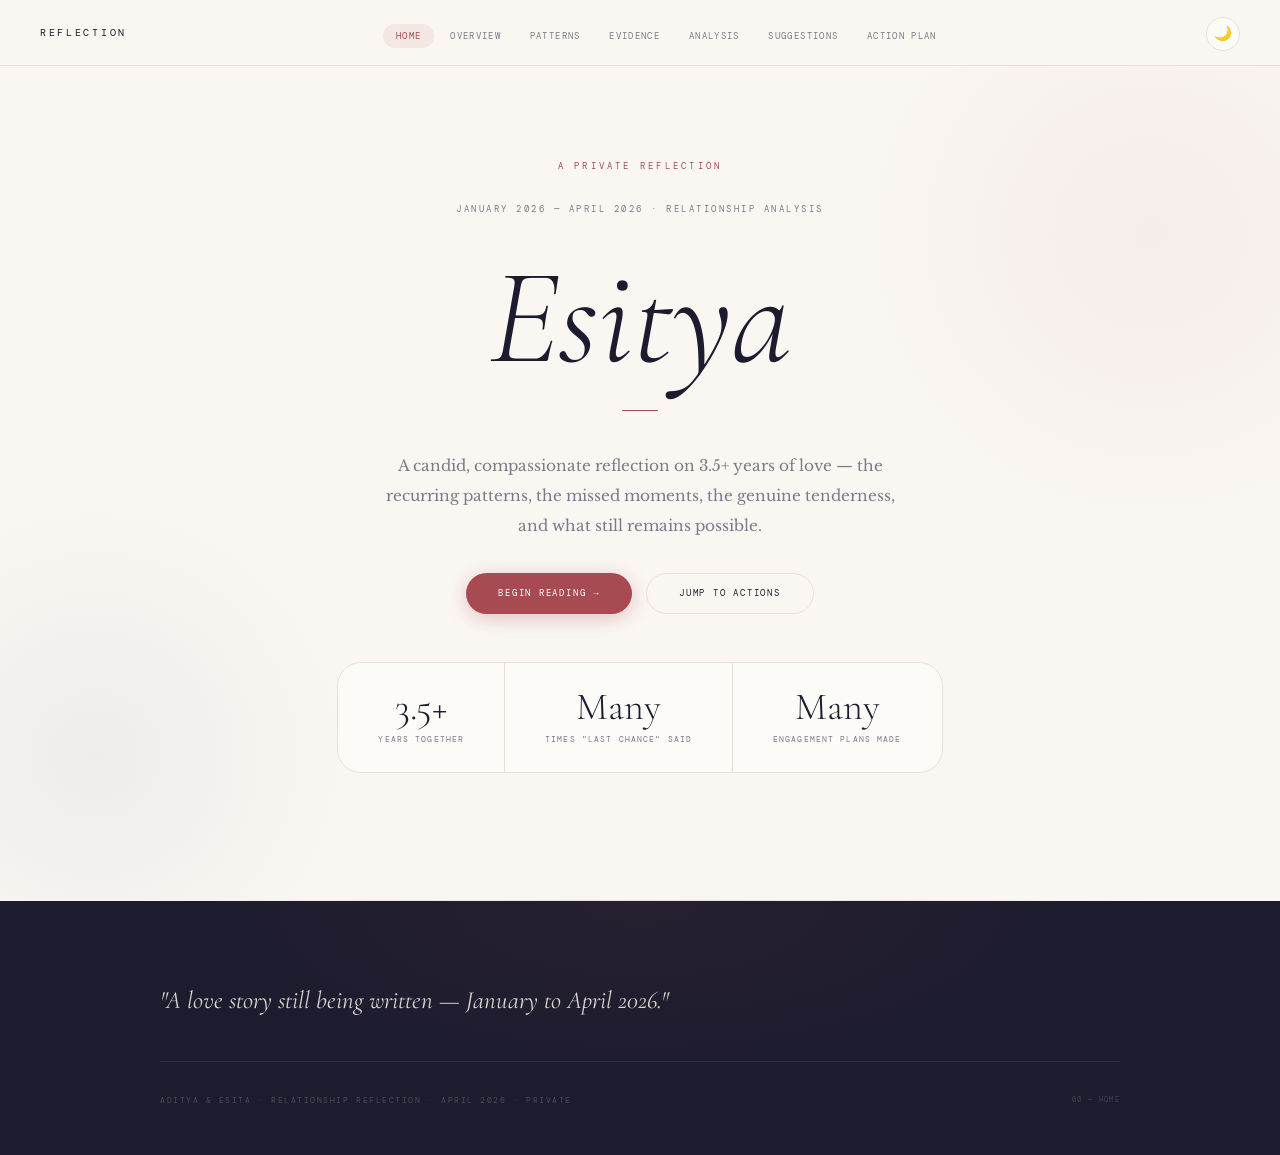
==== index.html @ 151e49ff "first commit" ====
<!DOCTYPE html>
<html lang="en">
<head>
<meta charset="UTF-8">
<meta name="viewport" content="width=device-width, initial-scale=1.0">
<title>A Reflection - Home</title>
<link rel="preconnect" href="https://fonts.googleapis.com">
<link href="https://fonts.googleapis.com/css2?family=Cormorant+Garamond:ital,wght@0,300;0,400;0,600;1,300;1,400&family=DM+Mono:wght@300;400&family=Libre+Baskerville:ital@0;1&display=swap" rel="stylesheet">
<link rel="stylesheet" href="style.css">

</head>
<body>

<div id="progress-bar"></div>

<nav>
  <span class="nav-title">Reflection</span>
  <ul class="nav-links">
    <li><a href="index.html">Home</a></li>
    <li><a href="overview.html">Overview</a></li>
    <li><a href="patterns.html">Patterns</a></li>
    <li><a href="evidence.html">Evidence</a></li>
    <li><a href="analysis.html">Analysis</a></li>
    <li><a href="suggestions.html">Suggestions</a></li>
    <li><a href="actions.html">Action Plan</a></li>
  </ul>
  <div class="nav-controls">
    <button class="theme-toggle" id="theme-toggle" title="Dark mode" aria-label="Toggle theme">🌙</button>
    <div class="nav-hamburger" role="button" aria-label="Menu" tabindex="0">
      <span></span>
      <span></span>
      <span></span>
    </div>
  </div>
</nav>

<div class="mobile-menu">
  <a href="index.html">Home</a>
  <a href="overview.html">Overview</a>
  <a href="patterns.html">Patterns</a>
  <a href="evidence.html">Evidence</a>
  <a href="analysis.html">Analysis</a>
  <a href="suggestions.html">Suggestions</a>
  <a href="actions.html">Action Plan</a>
</div>

<!-- HERO -->
<div class="hero">
  <div class="hero-bg-orb hero-bg-orb-1"></div>
  <div class="hero-bg-orb hero-bg-orb-2"></div>


  <p class="hero-eyebrow">A Private Reflection</p>
  <p class="hero-date">January 2026 — April 2026 · Relationship Analysis</p>

  <div class="hero-names">
    <h1 class="hero-title">Esitya</h1>
  </div>

  <div class="hero-rule"></div>

  <p class="hero-subtitle">A candid, compassionate reflection on 3.5+ years of love — the recurring patterns, the missed moments, the genuine tenderness, and what still remains possible.</p>

  <div class="hero-cta">
    <a href="overview.html" class="cta-btn cta-primary">Begin Reading →</a>
    <a href="actions.html" class="cta-btn cta-secondary">Jump to Actions</a>
  </div>

  <div class="hero-meta">
    <div class="meta-item">
      <span class="meta-num">3.5+</span>
      <span class="meta-label">Years Together</span>
    </div>
    <div class="meta-item">
      <span class="meta-num">Many</span>
      <span class="meta-label">Times "Last Chance" Said</span>
    </div>
    <div class="meta-item">
      <span class="meta-num">Many</span>
      <span class="meta-label">Engagement Plans Made</span>
    </div>
  </div>
</div>

<div class="divider"></div>




<footer>
  <div class="footer-inner">
    <div class="footer-top">
      <div>
        <p class="footer-quote">"A love story still being written — January to April 2026."</p>
      </div>
      <nav class="footer-nav" aria-label="Footer navigation">
    <a href="index.html">Home</a>
    <a href="overview.html">Overview</a>
    <a href="patterns.html">Patterns</a>
    <a href="evidence.html">Evidence</a>
    <a href="analysis.html">Analysis</a>
    <a href="suggestions.html">Suggestions</a>
    <a href="actions.html">Action Plan</a>
      </nav>
    </div>
    <div class="footer-bottom">
      <p class="footer-note">Aditya &amp; Esita · Relationship Reflection · April 2026 · Private</p>
      <p class="footer-page-tag">00 — Home</p>
    </div>
  </div>
</footer>

<script src="script.js"></script>

</body>
</html>
---- style.css ----
/* ============================
   A & E — Reflection | CSS
   ============================ */

/* CSS Variables - Light Mode */
:root {
  --ink: #1c1c2e;
  --paper: #f5f0e8;
  --cream: #faf7f2;
  --muted: #7a7a8a;
  --light-muted: #b8b8c8;
  --border: #e8e0d8;
  --rose: #a84a52;
  --warm: #c4885a;
  --sage: #7a8c7e;
  --aditya: #2c4a6e;
  --esita: #7a3d4a;
  --nav-bg: rgba(250,247,242,0.94);
  --card-bg: rgba(255,255,255,0.45);
  --card-solid: rgba(255,255,255,0.88);
  --shadow-sm: 0 2px 12px rgba(0,0,0,0.05);
  --shadow-md: 0 8px 32px rgba(0,0,0,0.08);
  --shadow-lg: 0 20px 56px rgba(0,0,0,0.12);
  --font-serif: 'Cormorant Garamond', Georgia, serif;
  --font-sans: 'Libre Baskerville', serif;
  --font-mono: 'DM Mono', monospace;
  --max-w: 960px;
  --nav-h: 64px;
  --ease: cubic-bezier(0.4,0,0.2,1);
  --bounce: cubic-bezier(0.175,0.885,0.32,1.275);
}

[data-theme="dark"] {
  --ink: #e2dbd0;
  --paper: #0e0e1c;
  --cream: #12121f;
  --muted: #8a8a9e;
  --light-muted: #555565;
  --border: #242438;
  --rose: #d4747e;
  --warm: #e8a872;
  --sage: #8aac8e;
  --aditya: #6a9ace;
  --esita: #d4788a;
  --nav-bg: rgba(12,12,20,0.96);
  --card-bg: rgba(255,255,255,0.04);
  --card-solid: rgba(255,255,255,0.07);
  --shadow-sm: 0 2px 12px rgba(0,0,0,0.4);
  --shadow-md: 0 8px 32px rgba(0,0,0,0.5);
  --shadow-lg: 0 20px 56px rgba(0,0,0,0.6);
}

/* ============================
   RESET
   ============================ */
*,*::before,*::after { box-sizing:border-box; margin:0; padding:0; }
html { scroll-behavior:smooth; }
body {
  font-family: var(--font-sans);
  background: var(--cream);
  color: var(--ink);
  line-height: 1.7;
  padding-top: var(--nav-h);
  transition: background 0.4s var(--ease), color 0.4s var(--ease);
  overflow-x: hidden;
}
a { color:inherit; text-decoration:none; }

/* ============================
   PROGRESS BAR
   ============================ */
#progress-bar {
  position: fixed;
  top: 0; left: 0;
  height: 2px;
  width: 0%;
  background: linear-gradient(90deg, var(--rose), var(--warm), var(--sage));
  z-index: 1000;
  box-shadow: 0 0 8px var(--rose);
  transition: width 0.1s;
}

/* ============================
   NAVIGATION
   ============================ */
nav {
  position: fixed;
  top: 2px; left: 0; right: 0;
  height: var(--nav-h);
  background: var(--nav-bg);
  backdrop-filter: blur(18px) saturate(180%);
  -webkit-backdrop-filter: blur(18px) saturate(180%);
  border-bottom: 1px solid var(--border);
  display: flex;
  align-items: center;
  justify-content: space-between;
  padding: 0 2.5rem;
  z-index: 200;
  transition: background 0.4s, border-color 0.4s;
}
.nav-title {
  font-family: var(--font-mono);
  font-size: 0.6rem;
  letter-spacing: 0.28em;
  text-transform: uppercase;
  color: var(--ink);
  white-space: nowrap;
  flex-shrink: 0;
}
.nav-links {
  display: flex;
  list-style: none;
  gap: 0.2rem;
  align-items: center;
}
.nav-links a {
  font-family: var(--font-mono);
  font-size: 0.56rem;
  letter-spacing: 0.15em;
  text-transform: uppercase;
  color: var(--muted);
  padding: 0.38rem 0.8rem;
  border-radius: 20px;
  transition: all 0.18s;
}
.nav-links a:hover,
.nav-links a.active { color: var(--rose); background: rgba(168,74,82,0.09); }
.nav-controls { display:flex; align-items:center; gap:0.6rem; flex-shrink:0; }

/* Theme Toggle */
.theme-toggle {
  width: 34px; height: 34px;
  border: 1px solid var(--border);
  border-radius: 50%;
  background: var(--card-bg);
  cursor: pointer;
  display: flex; align-items:center; justify-content:center;
  font-size: 0.9rem;
  transition: all 0.25s;
  color: var(--muted);
}
.theme-toggle:hover {
  border-color: var(--rose);
  color: var(--rose);
  transform: rotate(20deg) scale(1.1);
  background: rgba(168,74,82,0.07);
}

/* Hamburger */
.nav-hamburger {
  display: none;
  flex-direction: column;
  justify-content: center;
  gap: 5px;
  width: 34px; height: 34px;
  cursor: pointer;
  padding: 6px;
  border-radius: 8px;
  transition: all 0.2s;
}
.nav-hamburger span {
  display: block;
  width: 100%; height: 1.5px;
  background: var(--ink);
  border-radius: 2px;
  transition: all 0.28s var(--ease);
  transform-origin: center;
}
.nav-hamburger.open span:nth-child(1) { transform: translateY(6.5px) rotate(45deg); }
.nav-hamburger.open span:nth-child(2) { opacity:0; transform:scaleX(0); }
.nav-hamburger.open span:nth-child(3) { transform: translateY(-6.5px) rotate(-45deg); }

/* Mobile Menu */
.mobile-menu {
  position: fixed;
  top: var(--nav-h); left:0; right:0; bottom:0;
  background: var(--cream);
  z-index: 150;
  display: flex;
  flex-direction: column;
  align-items: center;
  justify-content: center;
  gap: 2.5rem;
  transform: translateX(100%);
  transition: transform 0.4s var(--ease);
}
.mobile-menu.open { transform: translateX(0); }
.mobile-menu a {
  font-family: var(--font-serif);
  font-size: 2.2rem;
  font-style: italic;
  color: var(--ink);
  transition: color 0.18s;
}
.mobile-menu a:hover { color: var(--rose); }
.mobile-menu .mobile-divider { width:30px; height:1px; background:var(--border); }

/* ============================
   HERO (HOME)
   ============================ */
.hero {
  min-height: calc(100vh - var(--nav-h));
  display: flex;
  flex-direction: column;
  align-items: center;
  justify-content: center;
  text-align: center;
  padding: 4rem 2rem 6rem;
  position: relative;
  overflow: hidden;
}
.hero-bg-orb {
  position: absolute;
  border-radius: 50%;
  pointer-events: none;
}
.hero-bg-orb-1 {
  width: 700px; height: 700px;
  background: radial-gradient(circle, rgba(168,74,82,0.06) 0%, transparent 68%);
  top: -180px; right: -220px;
  animation: orb 14s ease-in-out infinite;
}
.hero-bg-orb-2 {
  width: 550px; height: 550px;
  background: radial-gradient(circle, rgba(44,74,110,0.06) 0%, transparent 68%);
  bottom: -130px; left: -180px;
  animation: orb 18s ease-in-out infinite reverse;
}
@keyframes orb {
  0%,100% { transform: translate(0,0) scale(1); }
  33% { transform: translate(30px,-30px) scale(1.06); }
  66% { transform: translate(-20px,20px) scale(0.95); }
}
.deco-circle {
  position:absolute; border-radius:50%; pointer-events:none;
  animation: orb 22s ease-in-out infinite;
}
.dc1 { width:380px;height:380px; border:1px solid rgba(168,74,82,0.12); top:6%;right:8%; animation-delay:-4s; }
.dc2 { width:280px;height:280px; border:1px solid rgba(44,74,110,0.1); bottom:8%;left:4%; animation-delay:-11s; }

.hero-eyebrow {
  font-family: var(--font-mono);
  font-size: 0.58rem;
  letter-spacing: 0.35em;
  text-transform: uppercase;
  color: var(--rose);
  margin-bottom: 1.75rem;
  opacity: 0;
  animation: fadeUp 0.8s ease forwards 0.15s;
}
.hero-date {
  font-family: var(--font-mono);
  font-size: 0.56rem;
  letter-spacing: 0.28em;
  text-transform: uppercase;
  color: var(--muted);
  margin-bottom: 2rem;
  opacity: 0;
  animation: fadeUp 0.8s ease forwards 0.2s;
}
.hero-names {
  display: flex;
  align-items: center;
  justify-content: center;
  gap: 1.2rem;
  margin-bottom: 1.5rem;
  flex-wrap: wrap;
}
.hero-title {
  font-family: var(--font-serif);
  font-size: clamp(4rem, 11vw, 8.5rem);
  font-weight: 300;
  font-style: italic;
  line-height: 1;
  color: var(--ink);
  opacity: 0;
  animation: fadeUp 0.8s ease forwards;
}
.hero-title:first-child { animation-delay:0.35s; }
.hero-title:last-child  { animation-delay:0.65s; }
.hero-amp {
  font-family: var(--font-serif);
  font-size: clamp(2.5rem, 6vw, 5rem);
  color: var(--rose);
  line-height: 1;
  opacity: 0;
  animation: fadeUp 0.8s ease forwards 0.5s;
}
.hero-subtitle {
  font-size: clamp(0.82rem, 1.5vw, 0.96rem);
  color: var(--muted);
  max-width: 540px;
  line-height: 1.95;
  margin: 0 auto 2rem;
  opacity: 0;
  animation: fadeUp 0.8s ease forwards 0.8s;
}
.hero-rule {
  width: 36px; height: 1px;
  background: var(--rose);
  margin: 0 auto 2.5rem;
  opacity: 0;
  animation: fadeUp 0.8s ease forwards 0.75s;
}
.hero-cta {
  display: flex;
  gap: 0.85rem;
  justify-content: center;
  flex-wrap: wrap;
  margin-bottom: 3rem;
  opacity: 0;
  animation: fadeUp 0.8s ease forwards 1s;
}
.cta-btn {
  font-family: var(--font-mono);
  font-size: 0.56rem;
  letter-spacing: 0.2em;
  text-transform: uppercase;
  padding: 0.75rem 2rem;
  border-radius: 30px;
  cursor: pointer;
  border: none;
  display: inline-flex;
  align-items: center;
  gap: 0.5rem;
  transition: all 0.28s var(--ease);
}
.cta-primary {
  background: var(--rose);
  color: #fff;
  box-shadow: 0 4px 20px rgba(168,74,82,0.3);
}
.cta-primary:hover { transform: translateY(-3px); box-shadow: 0 8px 28px rgba(168,74,82,0.4); }
.cta-secondary {
  background: transparent;
  color: var(--ink);
  border: 1px solid var(--border);
}
.cta-secondary:hover { border-color: var(--ink); background: rgba(0,0,0,0.04); transform: translateY(-3px); }

.hero-meta {
  display: flex;
  justify-content: center;
  flex-wrap: wrap;
  border: 1px solid var(--border);
  border-radius: 24px;
  overflow: hidden;
  background: var(--card-bg);
  backdrop-filter: blur(12px);
  opacity: 0;
  animation: fadeUp 0.8s ease forwards 1.15s;
}
.meta-item {
  padding: 1.6rem 2.5rem;
  border-right: 1px solid var(--border);
  transition: background 0.2s;
}
.meta-item:last-child { border-right: none; }
.meta-item:hover { background: rgba(168,74,82,0.04); }
.meta-num {
  display: block;
  font-family: var(--font-serif);
  font-size: 2.4rem;
  font-weight: 300;
  color: var(--ink);
  line-height: 1;
  margin-bottom: 0.4rem;
}
.meta-label {
  display: block;
  font-family: var(--font-mono);
  font-size: 0.5rem;
  letter-spacing: 0.14em;
  text-transform: uppercase;
  color: var(--muted);
}
.hero-scroll {
  position: absolute;
  bottom: 2rem; left: 50%;
  transform: translateX(-50%);
  display: flex;
  flex-direction: column;
  align-items: center;
  gap: 0.5rem;
  opacity: 0;
  animation: fadeUp 0.8s ease forwards 1.4s;
}
.hero-scroll-line {
  width: 1px; height: 44px;
  background: linear-gradient(to bottom, transparent, var(--rose));
  animation: scrollPulse 2s ease-in-out infinite;
}
.hero-scroll-label {
  font-family: var(--font-mono);
  font-size: 0.48rem;
  letter-spacing: 0.22em;
  text-transform: uppercase;
  color: var(--light-muted);
}
@keyframes scrollPulse {
  0%,100% { opacity:0.4; transform:scaleY(1); }
  50% { opacity:1; transform:scaleY(1.12); }
}

/* ============================
   DIVIDER
   ============================ */
.divider {
  height: 1px;
  background: linear-gradient(90deg, transparent, var(--border), transparent);
  margin: 0 2rem;
}

/* ============================
   SECTION BASE
   ============================ */
section {
  max-width: var(--max-w);
  margin: 0 auto;
  padding: 6rem 2rem;
}
.section-label {
  font-family: var(--font-mono);
  font-size: 0.54rem;
  letter-spacing: 0.35em;
  text-transform: uppercase;
  color: var(--muted);
  margin-bottom: 1rem;
  display: flex;
  align-items: center;
  gap: 1rem;
}
.section-label::after { content:''; flex:1; max-width:80px; height:1px; background:var(--border); }
.section-title {
  font-family: var(--font-serif);
  font-size: clamp(2rem, 5vw, 3.4rem);
  font-weight: 300;
  line-height: 1.15;
  color: var(--ink);
  margin-bottom: 2.5rem;
}
.section-title em { color: var(--rose); font-style: italic; }

/* ============================
   ANALYSIS BODY
   ============================ */
.analysis-body p {
  font-size: 0.88rem;
  line-height: 1.95;
  color: var(--muted);
  margin-bottom: 1.5rem;
}
.highlight {
  border-left: 2px solid var(--rose);
  padding: 1.4rem 1.8rem;
  margin: 2rem 0;
  background: var(--card-bg);
  backdrop-filter: blur(8px);
  border-radius: 0 14px 14px 0;
}
.highlight p { margin-bottom: 0 !important; }
.quote-block {
  border-left: 2px solid var(--sage);
  padding: 1.4rem 1.8rem;
  margin: 2.5rem 0;
  background: var(--card-bg);
  border-radius: 0 14px 14px 0;
}
.quote-block p {
  font-family: var(--font-serif);
  font-size: 1.1rem;
  font-style: italic;
  line-height: 1.7;
  color: var(--ink);
  margin-bottom: 0.7rem;
}
.quote-attr {
  font-family: var(--font-mono) !important;
  font-size: 0.52rem !important;
  letter-spacing: 0.15em;
  color: var(--muted) !important;
  text-transform: uppercase;
  margin-bottom: 0 !important;
}

/* ============================
   OVERVIEW GRID
   ============================ */
.overview-grid { display:grid; grid-template-columns:1fr 1fr; gap:2rem; margin:2.5rem 0; }
.person-card {
  padding: 2.4rem;
  border: 1px solid var(--border);
  border-radius: 22px;
  background: var(--card-bg);
  backdrop-filter: blur(12px);
  transition: all 0.4s var(--ease);
  position: relative;
  overflow: hidden;
}
.person-card::after {
  content:'';
  position:absolute; top:0; left:0; right:0; height:3px;
  border-radius:22px 22px 0 0;
}
.card-aditya::after { background: var(--aditya); }
.card-esita::after { background: var(--esita); }
.person-card:hover { transform:translateY(-8px); box-shadow:var(--shadow-lg); background:var(--card-solid); }
.person-name { font-family:var(--font-serif); font-size:1.85rem; font-weight:400; margin-bottom:0.3rem; }
.card-aditya .person-name { color: var(--aditya); }
.card-esita .person-name { color: var(--esita); }
.person-role {
  font-family: var(--font-mono);
  font-size: 0.5rem;
  letter-spacing: 0.14em;
  color: var(--muted);
  text-transform: uppercase;
  margin-bottom: 1.4rem;
  padding-bottom: 1rem;
  border-bottom: 1px solid var(--border);
}
.trait-list { list-style:none; display:flex; flex-direction:column; gap:0.65rem; }
.trait-list li {
  font-size: 0.81rem;
  color: var(--muted);
  line-height: 1.6;
  padding-left: 1rem;
  position: relative;
}
.trait-list li::before { content:'–'; position:absolute; left:0; color:var(--light-muted); }

/* ============================
   CYCLE
   ============================ */
.cycle-container {
  display: flex;
  margin: 2.5rem 0;
  overflow-x: auto;
  padding-bottom: 4px;
}
.cycle-container::-webkit-scrollbar { height:3px; }
.cycle-container::-webkit-scrollbar-thumb { background:var(--rose); border-radius:3px; }
.cycle-step {
  flex: 1;
  min-width: 175px;
  padding: 1.4rem 1.2rem;
  border: 1px solid var(--border);
  border-right: none;
  background: var(--card-bg);
  position: relative;
  transition: background 0.2s;
}
.cycle-step:first-child { border-radius: 14px 0 0 14px; }
.cycle-step:last-child { border-right: 1px solid var(--border); border-radius: 0 14px 14px 0; }
.cycle-step:hover { background: var(--card-solid); z-index:1; }
.cycle-step::after {
  content:'→';
  position:absolute; right:-13px; top:50%;
  transform:translateY(-50%);
  color:var(--rose); font-size:0.9rem;
  background:var(--cream); padding:2px; z-index:2;
}
.cycle-step:last-child::after { display:none; }
.cycle-num { display:block; font-family:var(--font-mono); font-size:0.5rem; letter-spacing:0.2em; color:var(--rose); margin-bottom:0.5rem; }
.cycle-name { display:block; font-family:var(--font-serif); font-size:1rem; color:var(--ink); margin-bottom:0.4rem; }
.cycle-desc { display:block; font-size:0.72rem; color:var(--muted); line-height:1.6; }

/* ============================
   PATTERN GRID
   ============================ */
.pattern-grid { display:grid; grid-template-columns:repeat(3,1fr); gap:1.4rem; margin:2.5rem 0; }
.pattern-card {
  padding: 1.7rem;
  border: 1px solid var(--border);
  border-radius: 18px;
  background: var(--card-bg);
  backdrop-filter: blur(8px);
  transition: all 0.4s var(--bounce);
}
.pattern-card:hover { transform:translateY(-6px) scale(1.02); box-shadow:var(--shadow-md); background:var(--card-solid); }
.pattern-icon { display:block; font-size:1.4rem; margin-bottom:0.9rem; }
.pattern-title { font-family:var(--font-serif); font-size:1rem; color:var(--ink); margin-bottom:0.45rem; }
.pattern-desc { font-size:0.76rem; color:var(--muted); line-height:1.7; }

/* ============================
   CHAT SYSTEM
   ============================ */
.chat-section {
  margin-bottom: 2rem;
  padding: 1.8rem;
  border: 1px solid var(--border);
  border-radius: 20px;
  background: var(--card-bg);
  backdrop-filter: blur(8px);
}
.chat-label {
  font-family: var(--font-mono);
  font-size: 0.52rem;
  letter-spacing: 0.2em;
  text-transform: uppercase;
  color: var(--rose);
  margin-bottom: 1.4rem;
  padding-bottom: 0.7rem;
  border-bottom: 1px solid var(--border);
}
.chat-thread { display:flex; flex-direction:column; gap:0.9rem; }
.chat-msg { display:flex; flex-direction:column; max-width:80%; gap:0.18rem; }
.chat-msg.aditya { align-self:flex-start; }
.chat-msg.esita { align-self:flex-end; align-items:flex-end; }
.chat-sender {
  font-family: var(--font-mono);
  font-size: 0.48rem;
  letter-spacing: 0.1em;
  text-transform: uppercase;
  color: var(--light-muted);
}
.chat-bubble {
  padding: 0.85rem 1.15rem;
  border-radius: 16px;
  font-size: 0.83rem;
  line-height: 1.65;
}
.chat-msg.aditya .chat-bubble {
  background: rgba(44,74,110,0.09);
  border-radius: 4px 16px 16px 16px;
}
.chat-msg.esita .chat-bubble {
  background: rgba(122,61,74,0.09);
  border-radius: 16px 4px 16px 16px;
}
[data-theme="dark"] .chat-msg.aditya .chat-bubble { background: rgba(106,154,206,0.13); }
[data-theme="dark"] .chat-msg.esita .chat-bubble { background: rgba(212,120,138,0.13); }
.chat-time { font-family:var(--font-mono); font-size:0.47rem; color:var(--light-muted); letter-spacing:0.1em; }
.chat-annotation {
  font-size: 0.74rem;
  color: var(--sage);
  font-style: italic;
  padding: 0.45rem 0.75rem;
  border-left: 2px solid var(--sage);
  margin: 0.2rem 0;
  background: rgba(122,140,126,0.06);
  border-radius: 0 8px 8px 0;
}

/* ============================
   TABS
   ============================ */
.tabs {
  display: flex;
  gap: 0.2rem;
  border-bottom: 1px solid var(--border);
  margin-bottom: 2rem;
  overflow-x: auto;
  padding-bottom: 0;
}
.tabs::-webkit-scrollbar { height: 2px; }
.tab-btn {
  font-family: var(--font-mono);
  font-size: 0.53rem;
  letter-spacing: 0.14em;
  text-transform: uppercase;
  padding: 0.6rem 1.1rem;
  border: none;
  background: transparent;
  color: var(--muted);
  cursor: pointer;
  border-bottom: 2px solid transparent;
  margin-bottom: -1px;
  transition: all 0.18s;
  border-radius: 8px 8px 0 0;
  white-space: nowrap;
}
.tab-btn:hover { color:var(--ink); background:rgba(0,0,0,0.03); }
.tab-btn.active { color:var(--rose); border-bottom-color:var(--rose); }
.tab-content { display:none; }
.tab-content.active { display:block; }

/* ============================
   BALANCE GRID
   ============================ */
.balance-grid { display:grid; grid-template-columns:1fr 1fr; gap:2rem; margin:2.5rem 0; }
.balance-card {
  padding: 2rem;
  border: 1px solid var(--border);
  border-radius: 20px;
  background: var(--card-bg);
  backdrop-filter: blur(10px);
  box-shadow: var(--shadow-sm);
  transition: all 0.3s;
}
.balance-card:hover { box-shadow:var(--shadow-md); background:var(--card-solid); }
.balance-card-title {
  font-family: var(--font-mono);
  font-size: 0.52rem;
  letter-spacing: 0.2em;
  text-transform: uppercase;
  margin-bottom: 1.4rem;
  padding-bottom: 0.7rem;
  border-bottom: 1px solid var(--border);
}
.balance-card-title.pos { color:var(--sage); }
.balance-card-title.neg { color:var(--rose); }
.balance-item { display:flex; align-items:center; gap:1rem; margin-bottom:1rem; }
.balance-label { font-size:0.74rem; color:var(--muted); flex:1; min-width:120px; }
.balance-bar-track { flex:2; height:3px; background:var(--border); border-radius:10px; overflow:hidden; }
.balance-bar-fill { height:100%; border-radius:10px; animation:barGrow 1.5s ease-out forwards; transform-origin:left; }
.fill-pos { background:linear-gradient(90deg,var(--sage),#9ab89e); }
.fill-neg { background:linear-gradient(90deg,var(--rose),#d4948c); }
@keyframes barGrow { from { width:0%; } }

/* ============================
   TIMELINE
   ============================ */
.timeline { position:relative; padding-left:2rem; }
.timeline::before {
  content:''; position:absolute; left:0; top:0; bottom:0;
  width:1px;
  background:linear-gradient(to bottom,var(--rose),var(--sage),transparent);
}
.timeline-item { position:relative; padding:0 0 2.5rem 2rem; }
.timeline-item::before {
  content:''; position:absolute; left:-4px; top:6px;
  width:8px; height:8px; border-radius:50%;
  background:var(--rose);
  box-shadow:0 0 0 3px var(--cream);
  transition: all 0.25s;
}
.timeline-item:hover::before { transform:scale(1.6); box-shadow:0 0 0 4px var(--cream),0 0 12px var(--rose); }
.timeline-date { font-family:var(--font-mono); font-size:0.52rem; letter-spacing:0.15em; text-transform:uppercase; color:var(--rose); margin-bottom:0.3rem; }
.timeline-event { font-family:var(--font-serif); font-size:1.1rem; color:var(--ink); margin-bottom:0.5rem; }
.timeline-note { font-size:0.79rem; color:var(--muted); line-height:1.78; }

/* ============================
   PHILOSOPHY SECTION
   ============================ */
.philosophy-section {
  background: var(--card-bg);
  padding: 6rem 2rem;
  position: relative;
  overflow: hidden;
  border-top: 1px solid var(--border);
  border-bottom: 1px solid var(--border);
}
.philosophy-section::before {
  content:''; position:absolute; inset:0; pointer-events:none;
  background:
    radial-gradient(ellipse at 20% 50%,rgba(168,74,82,0.08) 0%,transparent 60%),
    radial-gradient(ellipse at 80% 50%,rgba(44,74,110,0.08) 0%,transparent 60%);
}
.phil-grid {
  max-width: var(--max-w);
  margin: 3rem auto 0;
  display: grid;
  grid-template-columns: repeat(3,1fr);
  gap: 2.5rem;
}
.phil-card { border-top:1px solid var(--border); padding-top:2rem; transition:transform 0.4s; }
.phil-card:hover { transform:translateY(-6px); }
.phil-quote { font-family:var(--font-serif); font-size:1.05rem; font-style:italic; line-height:1.7; color:var(--ink); margin-bottom:1rem; }
.phil-author { font-family:var(--font-mono); font-size:0.5rem; letter-spacing:0.2em; color:var(--muted); text-transform:uppercase; }

/* ============================
   ACTION GRID
   ============================ */
.action-grid { display:grid; grid-template-columns:repeat(2,1fr); gap:1.5rem; margin:2.5rem 0; }
.action-card {
  padding: 1.9rem;
  border: 1px solid var(--border);
  border-radius: 20px;
  background: var(--card-bg);
  backdrop-filter: blur(8px);
  transition: all 0.4s var(--bounce);
  position: relative; overflow: hidden;
}
.action-card:hover { transform:translateY(-6px) scale(1.01); box-shadow:var(--shadow-md); background:var(--card-solid); }
.action-priority { font-family:var(--font-mono); font-size:0.5rem; letter-spacing:0.2em; text-transform:uppercase; margin-bottom:0.8rem; display:flex; align-items:center; gap:0.5rem; color:var(--muted); }
.priority-dot { width:6px; height:6px; border-radius:50%; }
.priority-high { background:var(--rose); }
.priority-med { background:var(--warm); }
.priority-low { background:var(--sage); }
.action-title { font-family:var(--font-serif); font-size:1.15rem; font-weight:400; margin-bottom:0.55rem; color:var(--ink); }
.action-body { font-size:0.77rem; color:var(--muted); line-height:1.87; }
.action-who { display:inline-block; font-family:var(--font-mono); font-size:0.48rem; letter-spacing:0.12em; padding:0.22rem 0.65rem; border-radius:20px; margin-top:0.9rem; text-transform:uppercase; }
.who-both { background:rgba(122,140,126,0.1); color:var(--sage); }
.who-aditya { background:rgba(44,74,110,0.09); color:var(--aditya); }
.who-esita { background:rgba(122,61,74,0.09); color:var(--esita); }

/* ============================
   SUGGESTION COLUMNS
   ============================ */
.suggestion-columns { display:grid; grid-template-columns:1fr 1fr; gap:3rem; }
.suggestion-col-title { font-family:var(--font-mono); font-size:0.53rem; letter-spacing:0.2em; text-transform:uppercase; margin-bottom:2rem; display:flex; align-items:center; gap:0.7rem; }
.col-dot { width:8px; height:8px; border-radius:50%; display:inline-block; }
.dot-aditya { background:var(--aditya); }
.dot-esita { background:var(--esita); }
.suggestion-item {
  margin-bottom: 1.6rem;
  padding: 1.4rem;
  border: 1px solid var(--border);
  border-radius: 16px;
  background: var(--card-bg);
  transition: all 0.28s;
}
.suggestion-item:hover { background:var(--card-solid); box-shadow:var(--shadow-sm); transform:translateX(5px); }
.suggestion-num { font-family:var(--font-mono); font-size:0.5rem; letter-spacing:0.1em; color:var(--rose); margin-bottom:0.3rem; }
.suggestion-title { font-family:var(--font-serif); font-size:1rem; color:var(--ink); margin-bottom:0.45rem; }
.evidence-tag { display:inline-block; font-family:var(--font-mono); font-size:0.48rem; letter-spacing:0.1em; padding:0.18rem 0.55rem; border-radius:4px; background:rgba(122,61,74,0.08); color:var(--esita); text-transform:uppercase; margin-bottom:0.65rem; }
.evidence-tag.blue { background:rgba(44,74,110,0.08); color:var(--aditya); }
.suggestion-body { font-size:0.77rem; color:var(--muted); line-height:1.87; }

/* ============================
   FOOTER — unique per page
   ============================ */
footer {
  background: var(--ink);
  color: var(--paper);
  padding: 5rem 2rem 3rem;
  position: relative;
  overflow: hidden;
  transition: background 0.4s;
}
[data-theme="dark"] footer { background: #08080f; }
footer::before {
  content:''; position:absolute; inset:0; pointer-events:none;
  background: radial-gradient(ellipse at 50% 0%,rgba(168,74,82,0.07) 0%,transparent 55%);
}
.footer-inner {
  max-width: var(--max-w);
  margin: 0 auto;
  position: relative;
  z-index: 1;
}
.footer-top {
  display: grid;
  grid-template-columns: 1fr auto;
  gap: 3rem;
  align-items: start;
  padding-bottom: 2.5rem;
  border-bottom: 1px solid rgba(245,240,232,0.1);
  margin-bottom: 2rem;
}
.footer-quote {
  font-family: var(--font-serif);
  font-style: italic;
  font-size: clamp(1.1rem,2.5vw,1.55rem);
  color: rgba(245,240,232,0.88);
  line-height: 1.6;
  max-width: 620px;
}
.footer-quote-attr {
  font-family: var(--font-mono);
  font-size: 0.5rem;
  letter-spacing: 0.2em;
  color: rgba(245,240,232,0.3);
  text-transform: uppercase;
  margin-top: 1rem;
}
.footer-nav {
  display: none;
}
.footer-nav a {
  font-family: var(--font-mono);
  font-size: 0.5rem;
  letter-spacing: 0.15em;
  text-transform: uppercase;
  color: rgba(245,240,232,0.35);
  transition: color 0.18s;
}
.footer-nav a:hover { color: var(--warm); }
.footer-bottom {
  display: flex;
  justify-content: space-between;
  align-items: center;
  flex-wrap: wrap;
  gap: 1rem;
}
.footer-note {
  font-family: var(--font-mono);
  font-size: 0.48rem;
  letter-spacing: 0.2em;
  color: rgba(245,240,232,0.22);
  text-transform: uppercase;
}
.footer-page-tag {
  font-family: var(--font-mono);
  font-size: 0.46rem;
  letter-spacing: 0.18em;
  color: rgba(245,240,232,0.18);
  text-transform: uppercase;
}

/* ============================
   ANIMATIONS
   ============================ */
@keyframes fadeUp {
  from { opacity:0; transform:translateY(26px); }
  to { opacity:1; transform:translateY(0); }
}
.fade-in { opacity:0; transform:translateY(28px); transition:opacity 0.72s var(--ease),transform 0.72s var(--ease); }
.fade-in.visible { opacity:1; transform:translateY(0); }

/* ============================
   TOOLTIP
   ============================ */
[data-tooltip] { position:relative; cursor:help; border-bottom:1px dashed var(--light-muted); }
[data-tooltip]::after {
  content:attr(data-tooltip);
  position:absolute; bottom:calc(100% + 10px); left:50%;
  transform:translateX(-50%) translateY(4px);
  background:var(--ink); color:var(--paper);
  font-family:var(--font-mono); font-size:0.53rem; letter-spacing:0.1em;
  padding:0.5rem 0.9rem; border-radius:8px;
  white-space:nowrap; opacity:0; pointer-events:none;
  transition:all 0.18s; z-index:10;
  box-shadow:var(--shadow-md);
}
[data-tooltip]:hover::after { opacity:1; transform:translateX(-50%) translateY(0); }

/* ============================
   RESPONSIVE — Tablet 960px
   ============================ */
@media (max-width: 960px) {
  .phil-grid { grid-template-columns:1fr 1fr; }
  .footer-top { grid-template-columns:1fr; }
  .footer-nav { flex-direction:row; flex-wrap:wrap; align-items:center; justify-content:flex-start; }
}

/* ============================
   RESPONSIVE — 768px
   ============================ */
@media (max-width: 768px) {
  :root { --nav-h:60px; }
  nav { padding:0 1.25rem; }
  .nav-links { display:none; }
  .nav-hamburger { display:flex; }
  .overview-grid,
  .balance-grid,
  .action-grid,
  .suggestion-columns { grid-template-columns:1fr; }
  .pattern-grid { grid-template-columns:1fr 1fr; }
  .phil-grid { grid-template-columns:1fr; }
  .cycle-step::after { content:'↓'; right:auto; left:50%; transform:translateX(-50%); top:auto; bottom:-18px; }
  .cycle-container { flex-direction:column; }
  .cycle-step { border:1px solid var(--border); border-radius:12px; margin-bottom:0.75rem; }
  .cycle-step:first-child,.cycle-step:last-child { border-radius:12px; }
  .meta-item { padding:1.2rem 1.4rem; }
  section { padding:4rem 1.25rem; }
  .chat-msg { max-width:92%; }
}

/* ============================
   RESPONSIVE — Mobile 480px
   ============================ */
@media (max-width: 480px) {
  :root { --nav-h:56px; }
  nav { padding:0 1rem; }
  .nav-title { font-size:0.52rem; letter-spacing:0.18em; }
  .pattern-grid { grid-template-columns:1fr; }
  .hero-meta { border-radius:16px; width:100%; }
  .meta-item { padding:1rem 1.1rem; flex:1 1 calc(50% - 1px); }
  .meta-num { font-size:2rem; }
  section { padding:3rem 1rem; }
  .action-card,.person-card,.balance-card,.suggestion-item { padding:1.4rem; }
  .footer-bottom { flex-direction:column; align-items:flex-start; }
  .footer-top { gap:1.5rem; }
  .hero { padding:3rem 1rem 5rem; }
  .hero-cta { flex-direction:column; align-items:center; }
  .cta-btn { width:100%; max-width:280px; justify-content:center; }
}
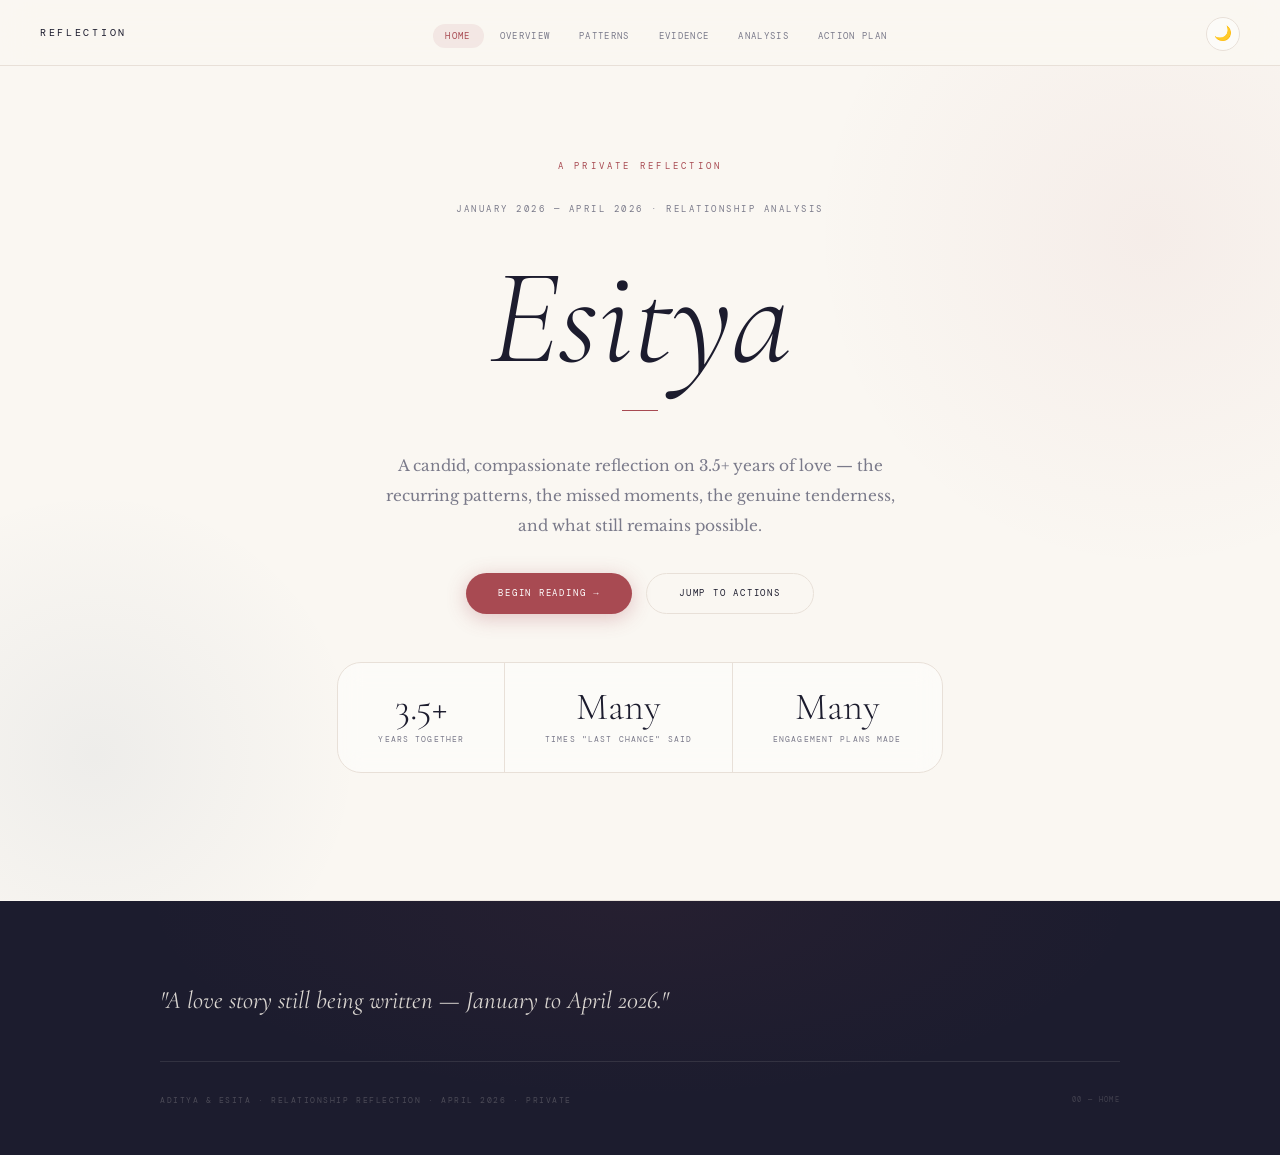
==== commit 433f4507: "commit" ====
--- a/index.html
+++ b/index.html
@@ -21,7 +21,7 @@
     <li><a href="patterns.html">Patterns</a></li>
     <li><a href="evidence.html">Evidence</a></li>
     <li><a href="analysis.html">Analysis</a></li>
-    <li><a href="suggestions.html">Suggestions</a></li>
+
     <li><a href="actions.html">Action Plan</a></li>
   </ul>
   <div class="nav-controls">
@@ -40,7 +40,7 @@
   <a href="patterns.html">Patterns</a>
   <a href="evidence.html">Evidence</a>
   <a href="analysis.html">Analysis</a>
-  <a href="suggestions.html">Suggestions</a>
+
   <a href="actions.html">Action Plan</a>
 </div>
 
@@ -99,7 +99,7 @@
     <a href="patterns.html">Patterns</a>
     <a href="evidence.html">Evidence</a>
     <a href="analysis.html">Analysis</a>
-    <a href="suggestions.html">Suggestions</a>
+
     <a href="actions.html">Action Plan</a>
       </nav>
     </div>
